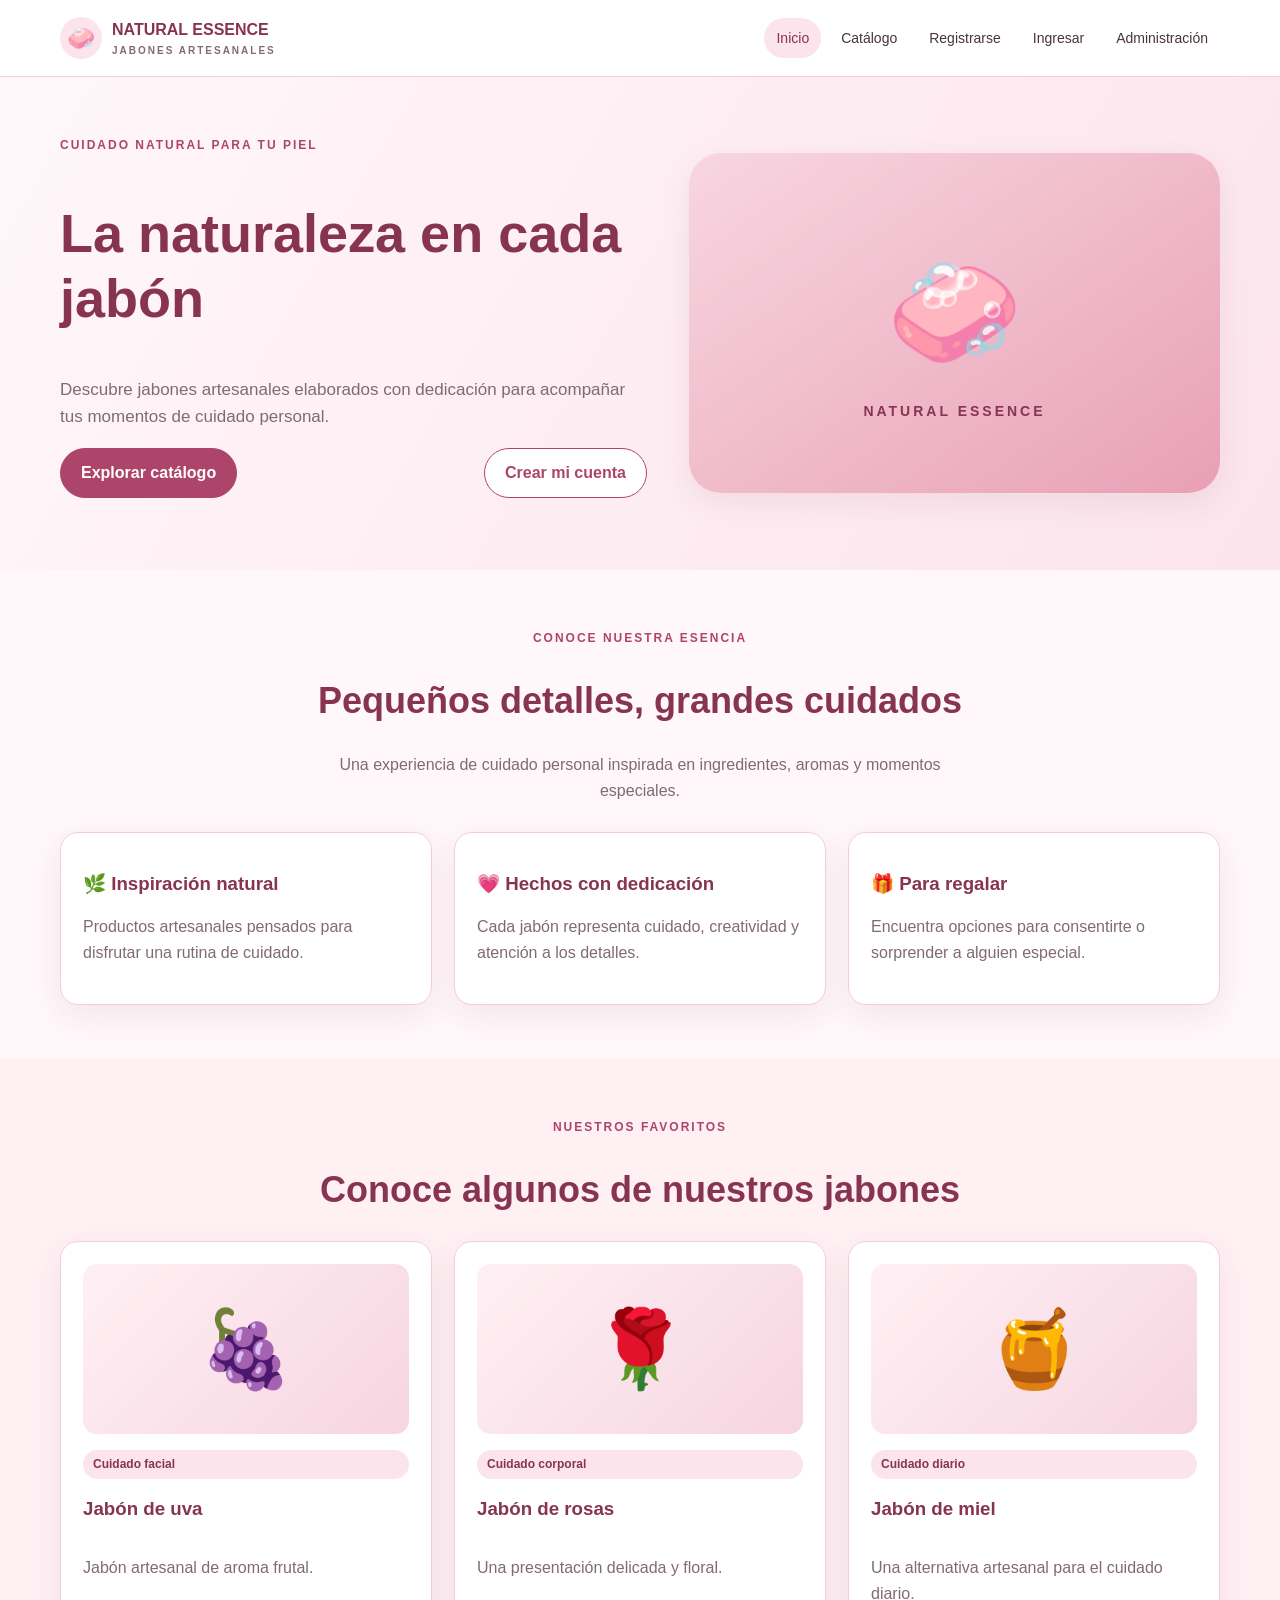
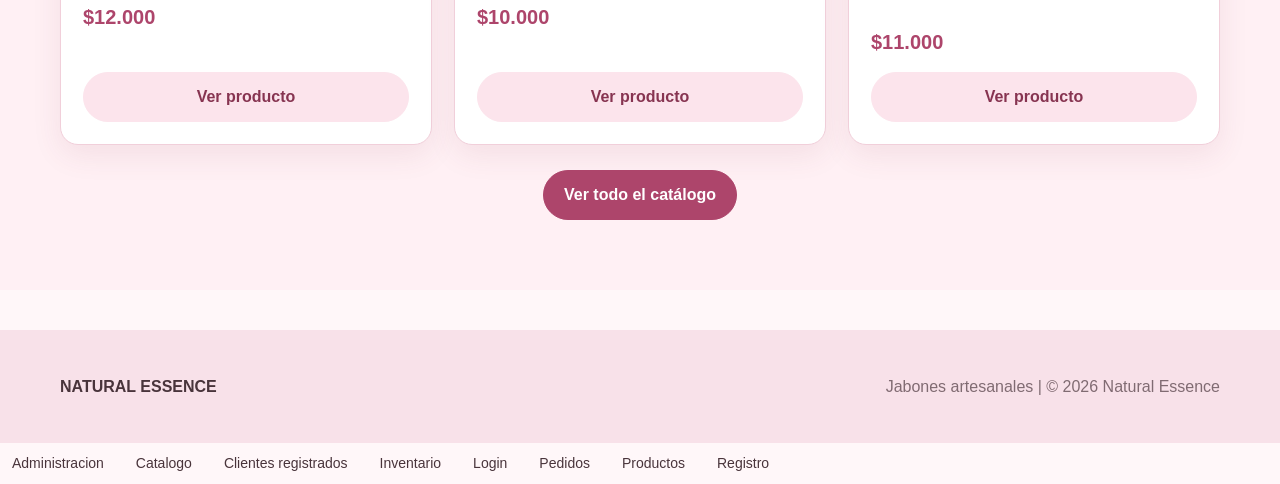
==== registro/index.html @ f9d1a800 "Primer cargue del proyecto NATURAL ESSENCE" ====
<!DOCTYPE html>
<html lang="es">
<head>
    <meta charset="UTF-8">
    <meta name="viewport" content="width=device-width, initial-scale=1.0">
    <title>Inicio | Natural Essence</title>

    <!-- Conexión con el archivo de estilos CSS -->
    <link rel="stylesheet" href="css/estilos.css">
</head>

<body>

    <!-- ENCABEZADO Y MENÚ PRINCIPAL -->
    <header class="site-header">
        <div class="container header-inner">

            <a class="brand" href="index.html">
                <span class="brand-mark">🧼</span>
                
                <span>NATURAL ESSENCE
                    <small>JABONES ARTESANALES</small>
                </span>
            </a>

            <nav class="nav">
                <a class="active" href="index.html">Inicio</a>
                <a href="paginas/catalogo.html">Catálogo</a>
                <a href="paginas/registro.html">Registrarse</a>
                <a href="paginas/login.html">Ingresar</a>
                <a href="paginas/administracion.html">Administración</a>
            </nav>

        </div>
    </header>

    <main>

        <!-- PRESENTACIÓN PRINCIPAL -->
        <section class="hero">
            <div class="container hero-grid">

                <div class="hero-copy">
                    <span class="eyebrow">Cuidado natural para tu piel</span>

                    <h1>La naturaleza en cada jabón</h1>

                    <p>
                        Descubre jabones artesanales elaborados con dedicación
                        para acompañar tus momentos de cuidado personal.
                    </p>

                    <div class="actions">
                        <a class="btn" href="paginas/catalogo.html">
                            Explorar catálogo
                        </a>

                        <a class="btn btn-outline" href="paginas/registro.html">
                            Crear mi cuenta
                        </a>
                    </div>
                </div>

                <!-- Ilustración temporal. Puedes reemplazarla por una fotografía. -->
                <div class="hero-art">
                    <div class="soap-illustration">
                        🧼
                        <span>NATURAL ESSENCE</span>
                    </div>
                </div>

            </div>
        </section>

        <!-- INFORMACIÓN DEL EMPRENDIMIENTO -->
        <section class="section">
            <div class="container">

                <div class="section-head">
                    <span class="eyebrow">Conoce nuestra esencia</span>
                    <h2>Pequeños detalles, grandes cuidados</h2>
                    <p>
                        Una experiencia de cuidado personal inspirada
                        en ingredientes, aromas y momentos especiales.
                    </p>
                </div>

                <div class="cards">

                    <article class="card">
                        <h3>🌿 Inspiración natural</h3>
                        <p>
                            Productos artesanales pensados para disfrutar
                            una rutina de cuidado.
                        </p>
                    </article>

                    <article class="card">
                        <h3>💗 Hechos con dedicación</h3>
                        <p>
                            Cada jabón representa cuidado, creatividad
                            y atención a los detalles.
                        </p>
                    </article>

                    <article class="card">
                        <h3>🎁 Para regalar</h3>
                        <p>
                            Encuentra opciones para consentirte
                            o sorprender a alguien especial.
                        </p>
                    </article>

                </div>
            </div>
        </section>

        <!-- PRODUCTOS DESTACADOS -->
        <section class="section" style="background:#FFF0F4">
            <div class="container">

                <div class="section-head">
                    <span class="eyebrow">Nuestros favoritos</span>
                    <h2>Conoce algunos de nuestros jabones</h2>
                </div>

                <div class="cards">

                    <article class="card product-card">
                        <div class="product-art">🍇</div>
                        <span class="tag">Cuidado facial</span>
                        <h3>Jabón de uva</h3>
                        <p>Jabón artesanal de aroma frutal.</p>
                        <div class="price">$12.000</div>
                        <a class="btn btn-soft" href="paginas/catalogo.html">
                            Ver producto
                        </a>
                    </article>

                    <article class="card product-card">
                        <div class="product-art">🌹</div>
                        <span class="tag">Cuidado corporal</span>
                        <h3>Jabón de rosas</h3>
                        <p>Una presentación delicada y floral.</p>
                        <div class="price">$10.000</div>
                        <a class="btn btn-soft" href="paginas/catalogo.html">
                            Ver producto
                        </a>
                    </article>

                    <article class="card product-card">
                        <div class="product-art">🍯</div>
                        <span class="tag">Cuidado diario</span>
                        <h3>Jabón de miel</h3>
                        <p>Una alternativa artesanal para el cuidado diario.</p>
                        <div class="price">$11.000</div>
                        <a class="btn btn-soft" href="paginas/catalogo.html">
                            Ver producto
                        </a>
                    </article>

                </div>

                <p class="center" style="margin-top:25px">
                    <a class="btn" href="paginas/catalogo.html">
                        Ver todo el catálogo
                    </a>
                </p>

            </div>
        </section>

    </main>

    <!-- PIE DE PÁGINA -->
    <footer class="site-footer">
        <div class="container footer-inner">
            <strong>NATURAL ESSENCE</strong>
            <p>Jabones artesanales | © 2026 Natural Essence</p>
        </div>
    </footer>
    <nav class="nav">
<a href="administracion.html">Administracion </a>
<a href="catalogo.html">Catalogo </a>
<a href="clientes.html">Clientes registrados </a>
<a href="inventario.html">Inventario </a>
<a href="login.html">Login </a>
<a href="pedidos.html">Pedidos </a>
<a href="productos.html">Productos </a>
<a href="registro.html">Registro </a>
    </nav>

<link rel="stylesheet" href="CSS/estilos.css">
</body>
</html>
---- registro/CSS/estilos.css ----
/* =========================================
   NATURAL ESSENCE - ESTILOS GENERALES
   Colores: rosa pastel y rosa oscuro
   ========================================= */

:root {
    --rosa-pastel: #FCE4EC;
    --rosa-claro: #FFF7F9;
    --rosa-medio: #E8A0B5;
    --rosa-oscuro: #AD456B;
    --rosa-profundo: #873451;
    --texto: #49343B;
    --texto-suave: #806B72;
    --blanco: #FFFFFF;
    --borde: #F1CFDA;
    --sombra: 0 10px 30px rgba(135, 52, 81, .09);
}

* {
    box-sizing: border-box;
}

html {
    scroll-behavior: smooth;
}

body {
    margin: 0;
    font-family: "Segoe UI", Arial, sans-serif;
    background: var(--rosa-claro);
    color: var(--texto);
    line-height: 1.6;
}

a {
    color: inherit;
    text-decoration: none;
}

img {
    max-width: 100%;
}

.container {
    width: min(1160px, 92%);
    margin: auto;
}

/* ENCABEZADO Y MENÚ */

.site-header {
    background: white;
    border-bottom: 1px solid var(--borde);
    position: sticky;
    top: 0;
    z-index: 10;
}

.header-inner {
    min-height: 76px;
    display: flex;
    align-items: center;
    justify-content: space-between;
    gap: 20px;
}

.brand {
    display: flex;
    align-items: center;
    gap: 10px;
    color: var(--rosa-profundo);
    font-weight: 800;
}

.brand-mark {
    width: 42px;
    height: 42px;
    border-radius: 50%;
    display: grid;
    place-items: center;
    background: var(--rosa-pastel);
    font-size: 23px;
}

.brand small {
    display: block;
    color: var(--texto-suave);
    font-size: 10px;
    letter-spacing: 2px;
}

.nav {
    display: flex;
    align-items: center;
    gap: 8px;
    flex-wrap: wrap;
}

.nav a {
    padding: 9px 12px;
    border-radius: 999px;
    font-size: 14px;
}

.nav a:hover,
.nav a.active {
    background: var(--rosa-pastel);
    color: var(--rosa-profundo);
}

/* BOTONES */

.btn {
    display: inline-flex;
    align-items: center;
    justify-content: center;
    border: 1px solid var(--rosa-oscuro);
    border-radius: 999px;
    padding: 11px 20px;
    background: var(--rosa-oscuro);
    color: white;
    font-weight: 700;
    cursor: pointer;
    text-align: center;
}

.btn:hover {
    background: var(--rosa-profundo);
}

.btn-outline {
    background: white;
    color: var(--rosa-oscuro);
}

.btn-soft {
    background: var(--rosa-pastel);
    color: var(--rosa-profundo);
    border-color: var(--rosa-pastel);
}

/* TÍTULOS Y SECCIONES */

main {
    min-height: 70vh;
}

.section {
    padding: 54px 0;
}

.section-head {
    text-align: center;
    max-width: 680px;
    margin: 0 auto 28px;
}

.eyebrow {
    color: var(--rosa-oscuro);
    text-transform: uppercase;
    letter-spacing: 2px;
    font-size: 12px;
    font-weight: 800;
}

h1, h2, h3 {
    line-height: 1.2;
    color: var(--rosa-profundo);
}

h1 {
    font-size: clamp(32px, 5vw, 54px);
}

h2 {
    font-size: clamp(25px, 3vw, 36px);
}

p {
    color: var(--texto-suave);
}

/* PANTALLA DE INICIO */

.hero {
    padding: 54px 0;
    background: linear-gradient(120deg, #FFF7F9, #FCE4EC);
}

.hero-grid {
    display: grid;
    grid-template-columns: 1.05fr .95fr;
    align-items: center;
    gap: 42px;
}

.hero-copy p {
    font-size: 17px;
}

.hero-art {
    min-height: 340px;
    border-radius: 32px;
    background: linear-gradient(145deg, #F8D6E1, #E8A0B5);
    display: grid;
    place-items: center;
    box-shadow: var(--sombra);
}

.soap-illustration {
    text-align: center;
    font-size: 110px;
}

.soap-illustration span {
    display: block;
    font-size: 14px;
    letter-spacing: 3px;
    color: var(--rosa-profundo);
    font-weight: 800;
}

/* TARJETAS Y CATÁLOGO */

.cards {
    display: grid;
    grid-template-columns: repeat(3, 1fr);
    gap: 22px;
}

.card {
    background: white;
    border: 1px solid var(--borde);
    border-radius: 18px;
    padding: 22px;
    box-shadow: var(--sombra);
}

.product-art {
    height: 170px;
    border-radius: 14px;
    display: grid;
    place-items: center;
    font-size: 76px;
    background: linear-gradient(135deg, #FFF0F4, #F6D5E0);
    margin-bottom: 16px;
}

.product-card {
    display: flex;
    flex-direction: column;
}

.price {
    color: var(--rosa-oscuro);
    font-size: 20px;
    font-weight: 800;
    margin: 4px 0 14px;
}

.product-card .btn {
    margin-top: auto;
}

.tag {
    display: inline-block;
    padding: 5px 10px;
    border-radius: 999px;
    background: var(--rosa-pastel);
    color: var(--rosa-profundo);
    font-size: 12px;
    font-weight: 700;
}

/* FORMULARIOS */

.form-layout {
    display: grid;
    grid-template-columns: .9fr 1.1fr;
    max-width: 980px;
    margin: 42px auto;
    background: white;
    border-radius: 26px;
    overflow: hidden;
    box-shadow: var(--sombra);
    border: 1px solid var(--borde);
}

.form-aside {
    padding: 38px;
    background: linear-gradient(145deg, #FCE4EC, #E8A0B5);
    display: flex;
    flex-direction: column;
    justify-content: center;
    text-align: center;
}

.form-content {
    padding: 38px;
}

.form-grid {
    display: grid;
    grid-template-columns: 1fr 1fr;
    gap: 15px;
}

.field {
    display: flex;
    flex-direction: column;
    gap: 6px;
    margin-bottom: 14px;
}

.field.full {
    grid-column: 1 / -1;
}

label {
    font-size: 13px;
    font-weight: 700;
}

input, select, textarea {
    width: 100%;
    border: 1px solid var(--borde);
    background: #FFFBFC;
    color: var(--texto);
    padding: 12px 13px;
    border-radius: 11px;
}

input:focus, select:focus, textarea:focus {
    outline: 2px solid var(--rosa-medio);
}

textarea {
    min-height: 90px;
    resize: vertical;
}

.checkline {
    display: flex;
    gap: 9px;
    align-items: flex-start;
    font-size: 13px;
    margin: 10px 0 18px;
}

.checkline input {
    width: auto;
}

.form-note {
    font-size: 13px;
    text-align: center;
}

/* TABLAS */

.table-wrap {
    overflow-x: auto;
    background: white;
    border: 1px solid var(--borde);
    border-radius: 16px;
    box-shadow: var(--sombra);
}

table {
    width: 100%;
    border-collapse: collapse;
    min-width: 680px;
}

th, td {
    padding: 14px 16px;
    text-align: left;
    border-bottom: 1px solid #F5E2E8;
    font-size: 14px;
}

th {
    background: var(--rosa-pastel);
    color: var(--rosa-profundo);
}

.status {
    display: inline-block;
    border-radius: 999px;
    padding: 5px 10px;
    font-size: 12px;
    font-weight: 700;
    background: var(--rosa-pastel);
    color: var(--rosa-profundo);
}

.status.green {
    background: #E7F5EB;
    color: #28633C;
}

.status.orange {
    background: #FFF0D9;
    color: #875400;
}

/* ADMINISTRACIÓN */

.admin-layout {
    display: grid;
    grid-template-columns: 230px 1fr;
    gap: 24px;
    padding: 35px 0;
}

.sidebar {
    background: white;
    border: 1px solid var(--borde);
    border-radius: 18px;
    padding: 18px;
    height: max-content;
}

.sidebar a {
    display: block;
    padding: 10px 12px;
    border-radius: 10px;
    margin: 4px 0;
    font-size: 14px;
}

.sidebar a:hover,
.sidebar a.active {
    background: var(--rosa-pastel);
    color: var(--rosa-profundo);
}

.stats {
    display: grid;
    grid-template-columns: repeat(4, 1fr);
    gap: 16px;
    margin: 22px 0;
}

.stat strong {
    display: block;
    font-size: 28px;
    color: var(--rosa-oscuro);
}

.stat span {
    font-size: 13px;
    color: var(--texto-suave);
}

.toolbar, .actions {
    display: flex;
    justify-content: space-between;
    gap: 14px;
    align-items: center;
    flex-wrap: wrap;
    margin: 18px 0;
}

.notice {
    padding: 14px 16px;
    background: #FFF0F4;
    border-left: 4px solid var(--rosa-oscuro);
    border-radius: 10px;
    font-size: 13px;
    margin: 18px 0;
}

.center {
    text-align: center;
}

/* PIE DE PÁGINA */

.site-footer {
    background: #F8E1E9;
    padding: 28px 0;
    margin-top: 40px;
}

.footer-inner {
    display: flex;
    justify-content: space-between;
    align-items: center;
    gap: 18px;
    flex-wrap: wrap;
}

/* RESPONSIVE: TABLETAS Y CELULARES */

@media (max-width: 850px) {
    .header-inner {
        padding: 14px 0;
        align-items: flex-start;
        flex-direction: column;
    }

    .hero-grid,
    .form-layout,
    .admin-layout {
        grid-template-columns: 1fr;
    }

    .hero-art {
        min-height: 260px;
    }

    .stats {
        grid-template-columns: repeat(2, 1fr);
    }

    .sidebar {
        display: flex;
        flex-wrap: wrap;
        gap: 5px;
    }

    .sidebar a {
        display: inline-block;
    }
}

@media (max-width: 560px) {
    .section {
        padding: 38px 0;
    }

    .nav a {
        padding: 7px 9px;
        font-size: 13px;
    }

    .cards,
    .form-grid {
        grid-template-columns: 1fr;
    }

    .field.full {
        grid-column: auto;
    }

    .form-content,
    .form-aside {
        padding: 24px 20px;
    }

    .stats {
        grid-template-columns: 1fr 1fr;
        gap: 10px;
    }

    .stat strong {
        font-size: 23px;
    }

    .footer-inner {
        align-items: flex-start;
        flex-direction: column;
    }

    .btn {
        width: 100%;
    }

    .actions .btn {
        width: auto;
    }
}
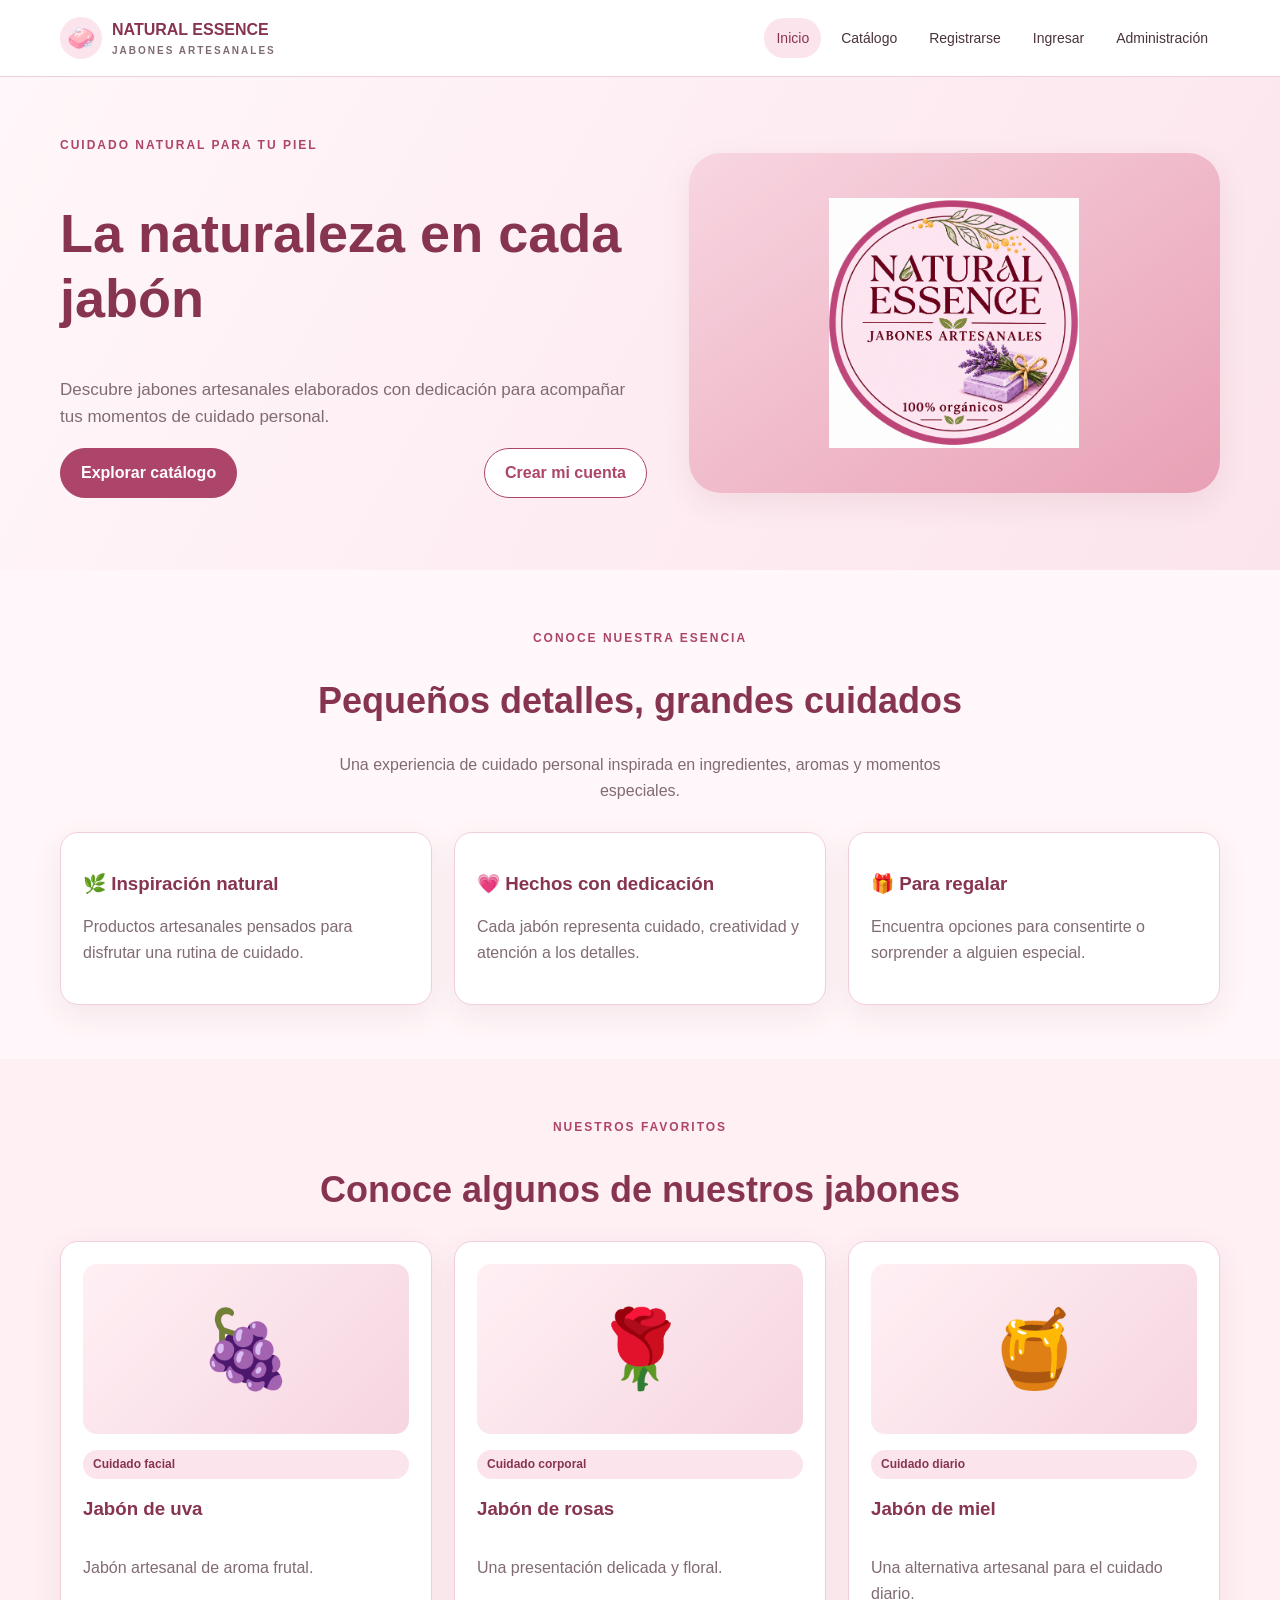
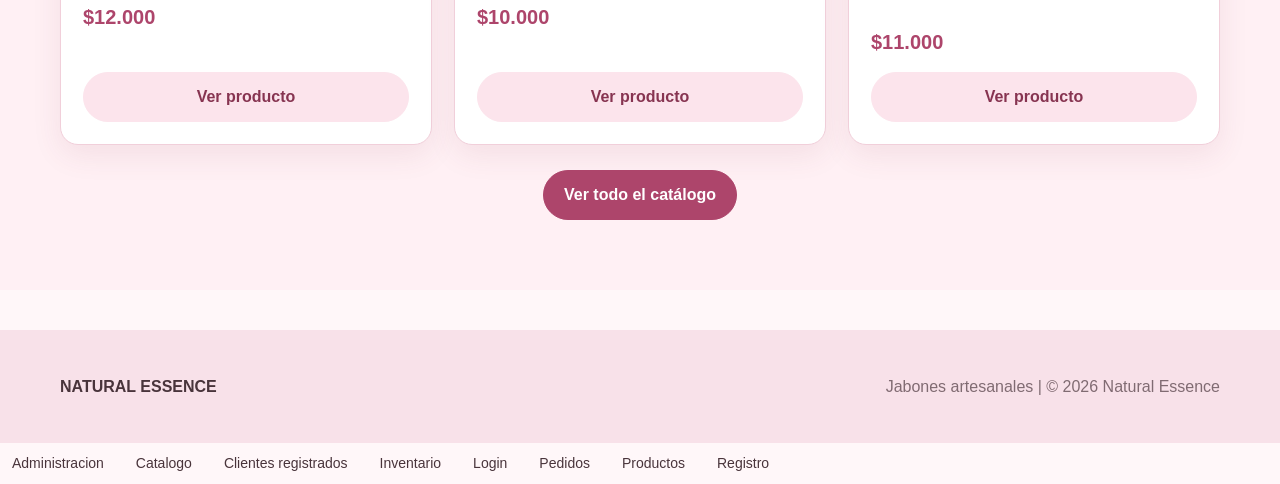
==== commit 20198617: "primer cambio dia 1" ====
--- a/registro/index.html
+++ b/registro/index.html
@@ -64,11 +64,10 @@
 
                 <!-- Ilustración temporal. Puedes reemplazarla por una fotografía. -->
                 <div class="hero-art">
-                    <div class="soap-illustration">
-                        🧼
-                        <span>NATURAL ESSENCE</span>
-                    </div>
-                </div>
+    <div class="soap-illustration">
+        <img src="imagen/logo.png" alt="Logo Natural Essence">
+    </div>
+</div>
 
             </div>
         </section>
--- a/registro/CSS/estilos.css
+++ b/registro/CSS/estilos.css
@@ -210,15 +210,13 @@
 
 .soap-illustration {
     text-align: center;
-    font-size: 110px;
-}
-
-.soap-illustration span {
+}
+
+.soap-illustration img {
+    width: 250px;
+    height: 250px;
+    object-fit: contain;
     display: block;
-    font-size: 14px;
-    letter-spacing: 3px;
-    color: var(--rosa-profundo);
-    font-weight: 800;
 }
 
 /* TARJETAS Y CATÁLOGO */
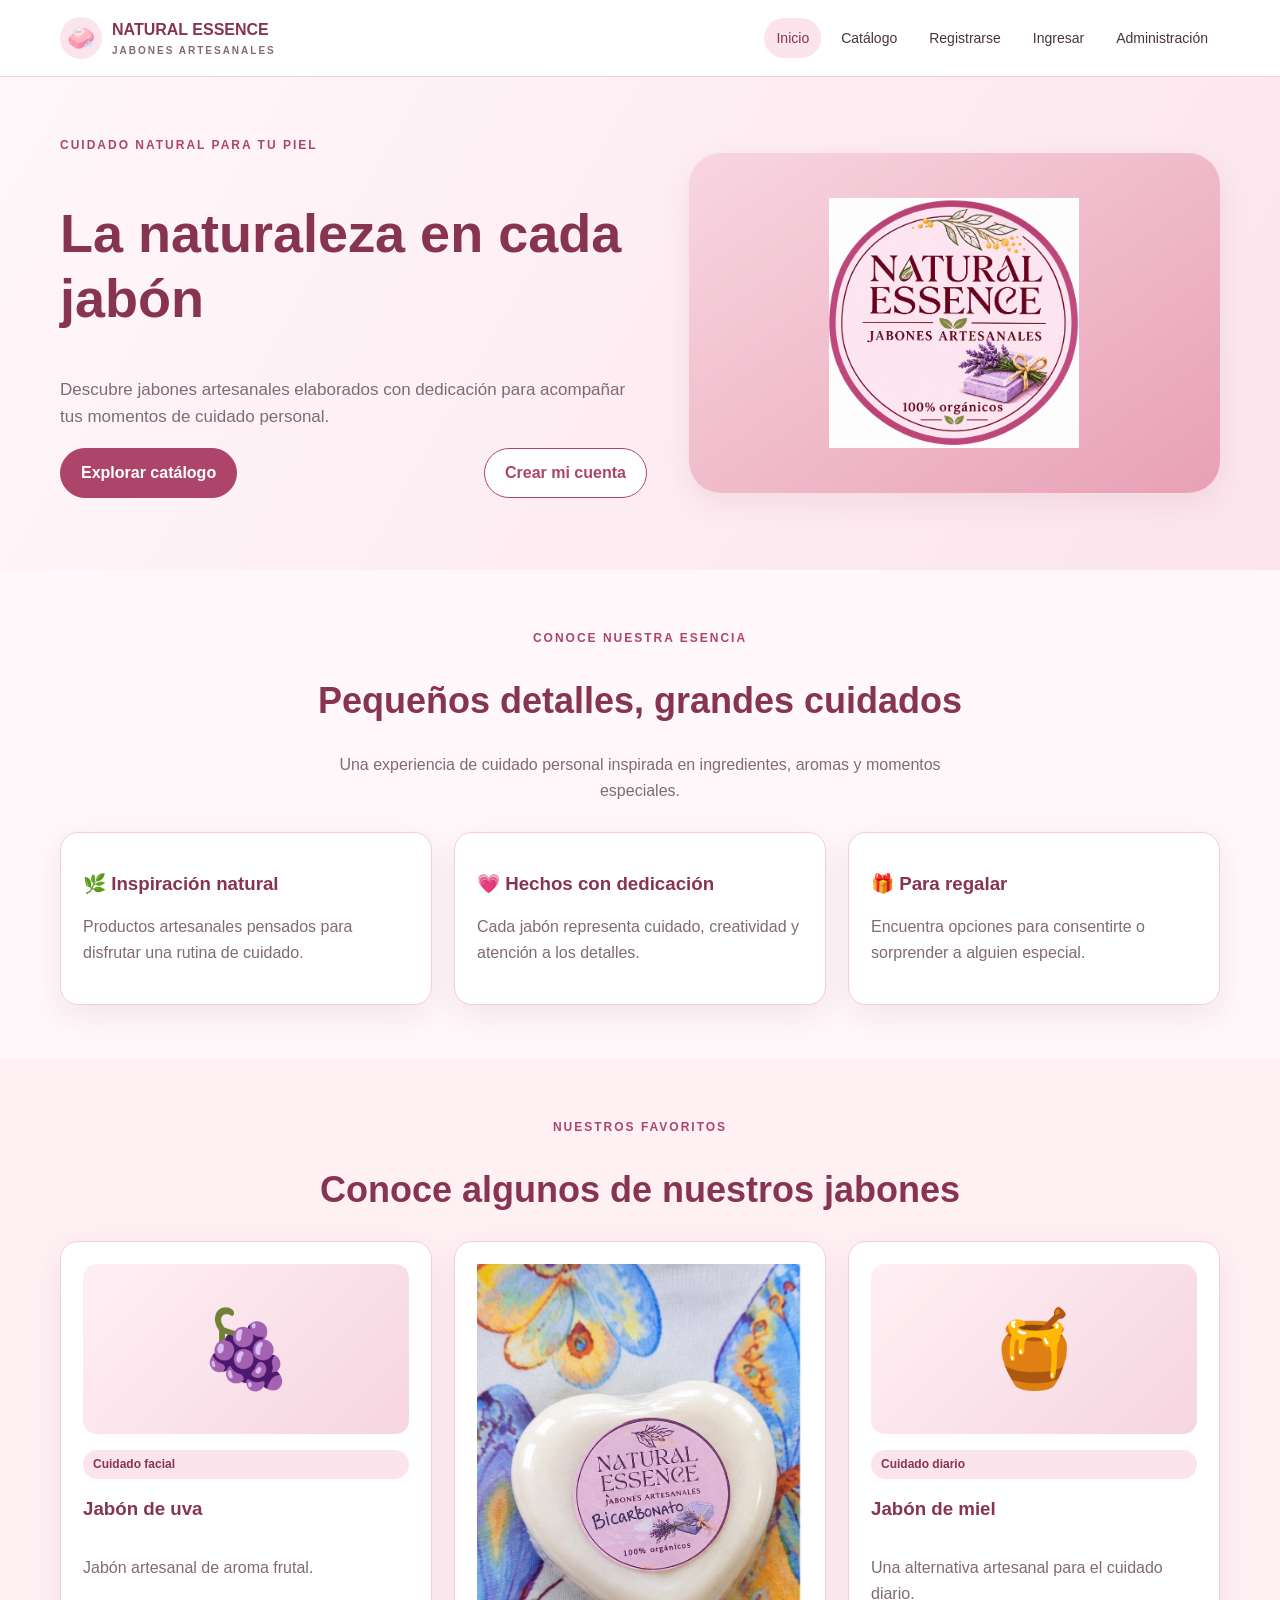
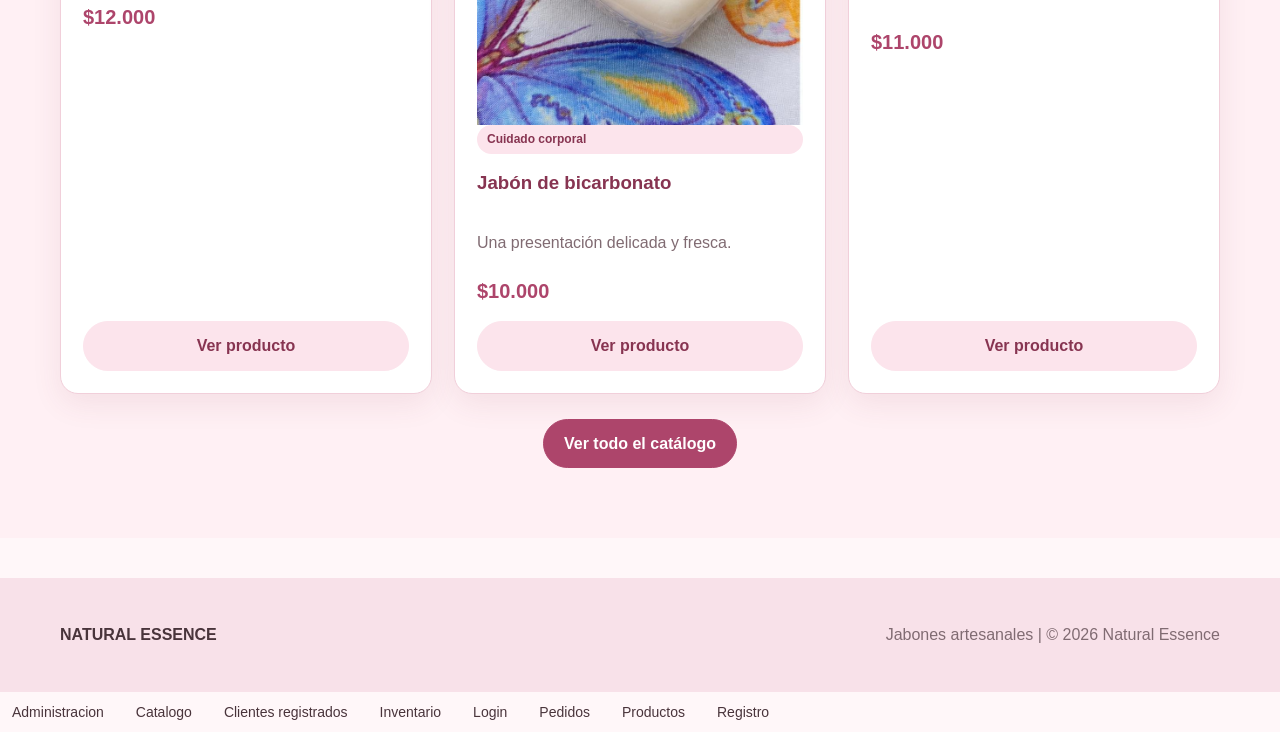
==== commit 9a212ea7: "actualizacion dia 2" ====
--- a/registro/index.html
+++ b/registro/index.html
@@ -138,10 +138,10 @@
                     </article>
 
                     <article class="card product-card">
-                        <div class="product-art">🌹</div>
+                       <img src="imagen/Jabon de bicarbonato.jpeg" alt="Jabón de bicarbonato">
                         <span class="tag">Cuidado corporal</span>
-                        <h3>Jabón de rosas</h3>
-                        <p>Una presentación delicada y floral.</p>
+                        <h3>Jabón de bicarbonato</h3>
+                        <p>Una presentación delicada y fresca.</p>
                         <div class="price">$10.000</div>
                         <a class="btn btn-soft" href="paginas/catalogo.html">
                             Ver producto
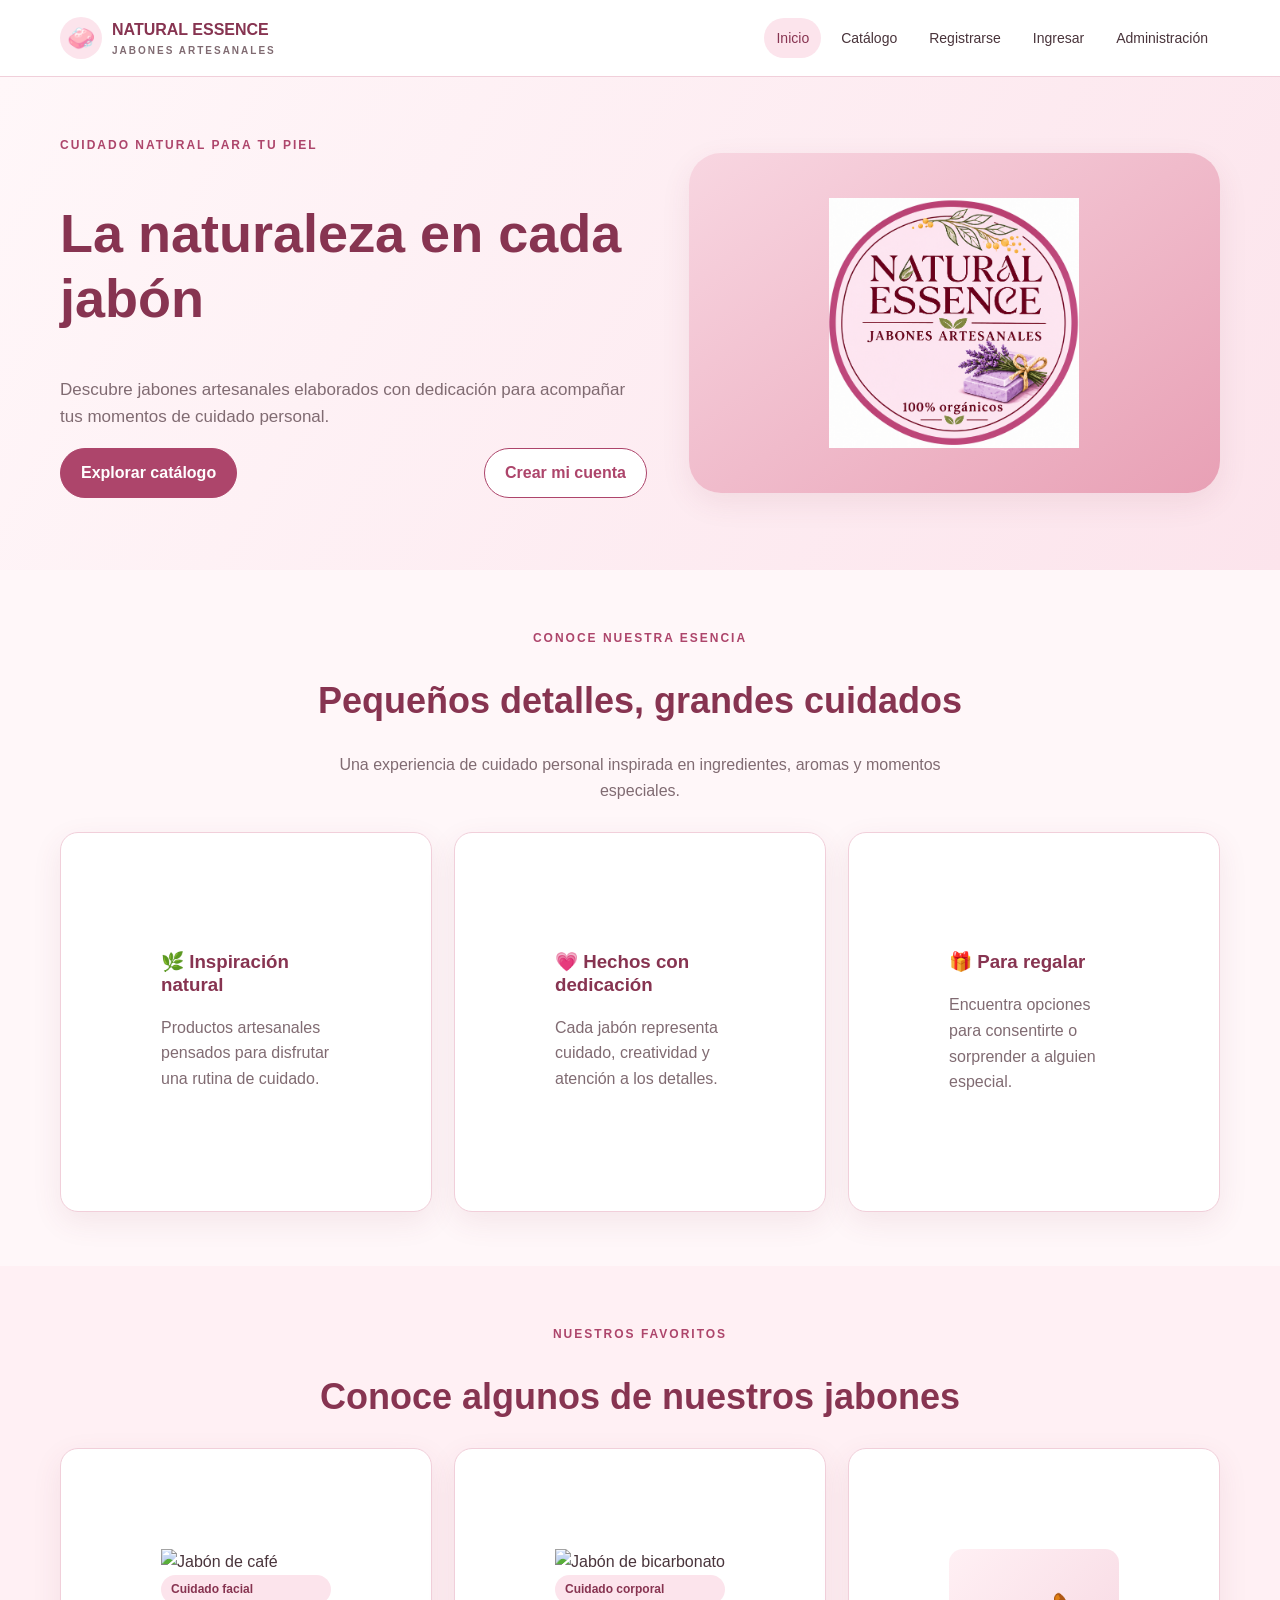
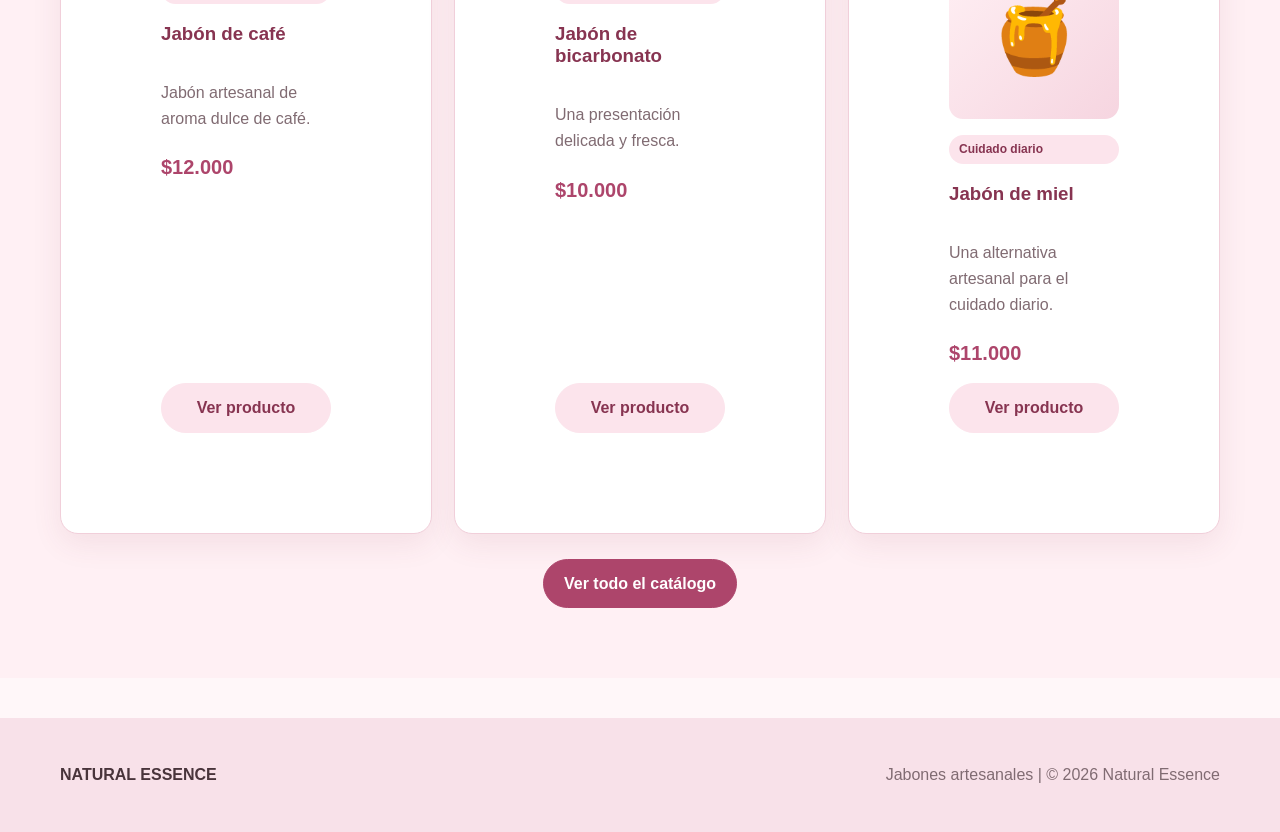
==== commit 75a816e8: "actualizacion dia 2" ====
--- a/registro/index.html
+++ b/registro/index.html
@@ -127,10 +127,10 @@
                 <div class="cards">
 
                     <article class="card product-card">
-                        <div class="product-art">🍇</div>
+                        <img src="imagen/corazon de cafe.png" alt="Jabón de café">
                         <span class="tag">Cuidado facial</span>
-                        <h3>Jabón de uva</h3>
-                        <p>Jabón artesanal de aroma frutal.</p>
+                        <h3>Jabón de café</h3>
+                        <p>Jabón artesanal de aroma dulce de café.</p>
                         <div class="price">$12.000</div>
                         <a class="btn btn-soft" href="paginas/catalogo.html">
                             Ver producto
@@ -138,7 +138,7 @@
                     </article>
 
                     <article class="card product-card">
-                       <img src="imagen/Jabon de bicarbonato.jpeg" alt="Jabón de bicarbonato">
+                       <img src="imagen/corazon de bicarbonato.png " alt="Jabón de bicarbonato">
                         <span class="tag">Cuidado corporal</span>
                         <h3>Jabón de bicarbonato</h3>
                         <p>Una presentación delicada y fresca.</p>
@@ -179,16 +179,7 @@
             <p>Jabones artesanales | © 2026 Natural Essence</p>
         </div>
     </footer>
-    <nav class="nav">
-<a href="administracion.html">Administracion </a>
-<a href="catalogo.html">Catalogo </a>
-<a href="clientes.html">Clientes registrados </a>
-<a href="inventario.html">Inventario </a>
-<a href="login.html">Login </a>
-<a href="pedidos.html">Pedidos </a>
-<a href="productos.html">Productos </a>
-<a href="registro.html">Registro </a>
-    </nav>
+   
 
 <link rel="stylesheet" href="CSS/estilos.css">
 </body>
--- a/registro/CSS/estilos.css
+++ b/registro/CSS/estilos.css
@@ -231,7 +231,7 @@
     background: white;
     border: 1px solid var(--borde);
     border-radius: 18px;
-    padding: 22px;
+    padding: 100px;
     box-shadow: var(--sombra);
 }
 
